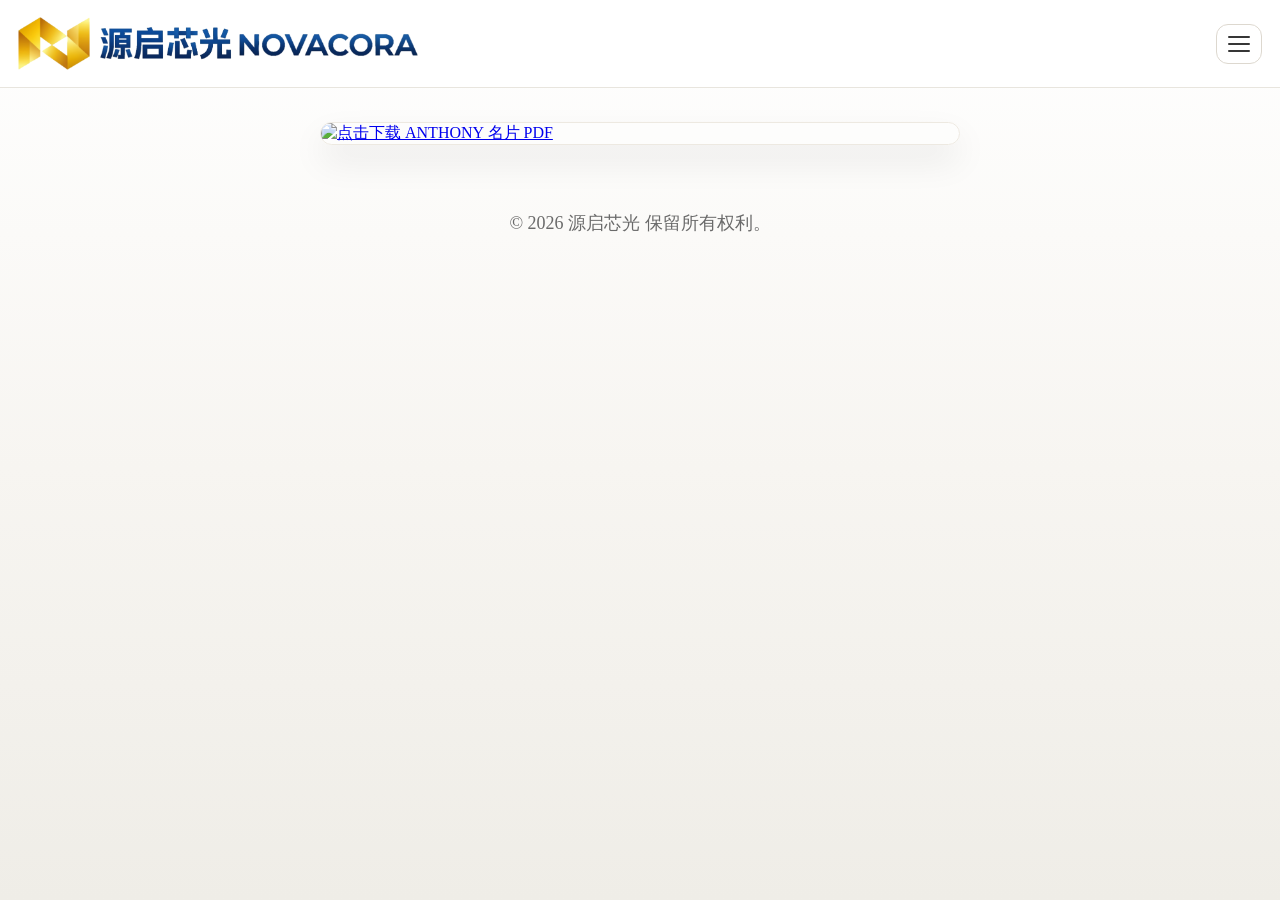
==== anthony.html @ d1683126 "Add files via upload" ====
<!doctype html>
<html lang="zh-Hans">
<head>
  <meta charset="utf-8">
  <meta name="viewport" content="width=device-width, initial-scale=1">
  <title>源启芯光 | ANTHONY</title>
  <link rel="stylesheet" href="assets/css/styles.css">
</head>
<body>
  <header class="site-header">
    <a class="logo-link" href="index.html" aria-label="返回首页">
      <img src="assets/images/NOVACORA_LOGO_Title.png" alt="源启芯光标识">
    </a>
    <div class="menu-wrap">
      <button class="menu-btn" type="button" aria-label="打开菜单" aria-expanded="false">
        <span></span><span></span><span></span>
      </button>
      <nav class="menu-panel" aria-label="页面菜单">
        <a href="introduction.html">公司简介</a>
        <a href="solution1.html">GPU稳压FOPLP+TSC方案</a>
        <a href="solution2.html">无人机驱动FOPLP+TSC方案</a>
        <a href="solution3.html">同步整流FOPLP+TSC方案</a>
        <a href="solution4.html">直流转换FOPLP+TSC方案</a>
      </nav>
    </div>
  </header>

  <main class="page">
    <section class="sub-wrap">
      <article class="sub-image-block">
        <a href="assets/download/Novacora源启芯光_何伟业_ANTHONY.pdf" download="Novacora源启芯光_何伟业_ANTHONY.pdf" aria-label="下载 ANTHONY PDF">
          <img src="assets/images/源启芯光_NOVACORA_WEB_DOWNALOAD_ANTHONY.png" alt="点击下载 ANTHONY 名片 PDF">
        </a>
      </article>
    </section>
  </main>

  <footer class="page-footer">© 2026 源启芯光 保留所有权利。</footer>
  <script src="assets/js/site.js"></script>
</body>
</html>
---- assets/css/styles.css ----
:root {
  --bg-a: #ffffff;
  --bg-b: #f7f5f1;
  --bg-c: #efede7;
  --text-main: #2a2a2a;
  --text-soft: #5b5b5b;
  --line: #e8e5de;
  --card: rgba(255, 255, 255, 0.3);
  --header-h: 88px;
  --radius: 18px;
  --shadow: 0 16px 34px rgba(30, 30, 30, 0.08);
}

* {
  box-sizing: border-box;
}

html,
body {
  margin: 0;
  padding: 0;
}

body {
  font-family: "Noto Serif SC", "Source Han Serif SC", "STSong", "SimSun", serif;
  color: var(--text-main);
  background: linear-gradient(180deg, var(--bg-a) 0%, var(--bg-b) 52%, var(--bg-c) 100%);
  min-height: 100vh;
}

.site-header {
  position: fixed;
  top: 0;
  left: 0;
  right: 0;
  z-index: 1000;
  height: var(--header-h);
  padding: 10px 14px;
  display: flex;
  align-items: center;
  justify-content: space-between;
  background: rgba(255, 255, 255, 0.92);
  backdrop-filter: blur(7px);
  border-bottom: 1px solid var(--line);
}

.logo-link {
  display: inline-flex;
  width: 50%;
  max-width: 400px;
  min-width: 180px;
  margin-left: 4px;
}

.logo-link img {
  width: 100%;
  height: auto;
  display: block;
}

.menu-wrap {
  position: relative;
  margin-right: 4px;
}

.menu-btn {
  width: 46px;
  height: 40px;
  border: 1px solid #ddd8cf;
  background: #fff;
  border-radius: 12px;
  cursor: pointer;
  display: flex;
  flex-direction: column;
  justify-content: center;
  align-items: center;
  gap: 5px;
}

.menu-btn span {
  width: 22px;
  height: 2px;
  background: #363636;
  border-radius: 2px;
}

.menu-panel {
  position: absolute;
  top: 52px;
  right: 0;
  width: 280px;
  max-width: calc(100vw - 24px);
  background: rgba(255, 255, 255, 0.98);
  border: 1px solid var(--line);
  box-shadow: var(--shadow);
  border-radius: 14px;
  overflow: hidden;
  display: none;
}

.menu-panel.open {
  display: block;
}

.menu-panel a {
  display: block;
  padding: 12px 14px;
  color: var(--text-main);
  text-decoration: none;
  border-bottom: 1px solid #f0ece4;
  font-size: 15px;
  line-height: 1.45;
}

.menu-panel a:last-child {
  border-bottom: 0;
}

.menu-panel a:hover,
.menu-panel a:focus-visible {
  background: #faf9f6;
}

.page {
  padding-top: calc(var(--header-h) + 16px);
  padding-bottom: 28px;
}

.home-list {
  display: flex;
  flex-direction: column;
  align-items: center;
  gap: 18px;
  padding: 10px 0 18px;
}

.home-block,
.sub-image-block {
  width: 100vw;
  border-radius: var(--radius);
  overflow: hidden;
  box-shadow: var(--shadow);
  border: 1px solid #ede9e1;
  background: rgba(255, 255, 255, 0.3);
  opacity: 0.2;
  transform: translateY(80px);
  transition: transform 0.85s ease, opacity 0.85s ease;
}

.home-block img,
.sub-image-block img {
  width: 100%;
  height: auto;
  display: block;
}

.revealed {
  opacity: 1;
  transform: translateY(0);
}

.sub-wrap {
  display: flex;
  flex-direction: column;
  align-items: center;
  gap: 20px;
  padding: 10px 10px 20px;
}

.menu-text {
  width: 100vw;
  background: var(--card);
  border: 1px solid #eee9e0;
  border-radius: var(--radius);
  box-shadow: var(--shadow);
  padding: 18px 16px;
}

.menu-title {
  margin: 0 0 14px;
  font-size: 20px;
  letter-spacing: 1px;
  font-weight: 600;
  border-bottom: 2px solid #e6e2d9;
  padding-bottom: 10px;
}

.menu-item {
  margin-bottom: 14px;
}

.menu-item:last-child {
  margin-bottom: 0;
}

.menu-item h2,
.menu-item h3 {
  margin: 0 0 8px;
  font-size: 17px;
  font-weight: 600;
}

.menu-item p {
  margin: 0 0 6px;
  line-height: 1.8;
  color: var(--text-soft);
  font-size: 15px;
}

.menu-item a {
  color: #2f5f90;
  text-decoration: underline;
  text-underline-offset: 2px;
}

.menu-item a:hover,
.menu-item a:focus-visible {
  color: #163e66;
}

.page-footer {
  text-align: center;
  color: #6a6a6a;
  font-size: 14px;
  padding: 18px 12px 26px;
}

@media (min-width: 768px) {
  .page {
    padding-top: calc(var(--header-h) + 24px);
  }

  .home-block {
    width: 75vw;
    max-width: 1080px;
  }

  .sub-image-block,
  .menu-text {
    width: 50vw;
    max-width: 860px;
  }

  .menu-text {
    padding: 26px 28px;
  }
}

@media (min-width: 1024px) and (orientation: landscape) {
  .menu-panel a {
    font-size: 19px;
  }

  .menu-title {
    font-size: 24px;
  }

  .menu-item h2,
  .menu-item h3 {
    font-size: 21px;
  }

  .menu-item p {
    font-size: 19px;
  }

  .page-footer {
    font-size: 18px;
  }
}

@media (prefers-reduced-motion: reduce) {
  .home-block,
  .sub-image-block {
    transition: none;
  }
}
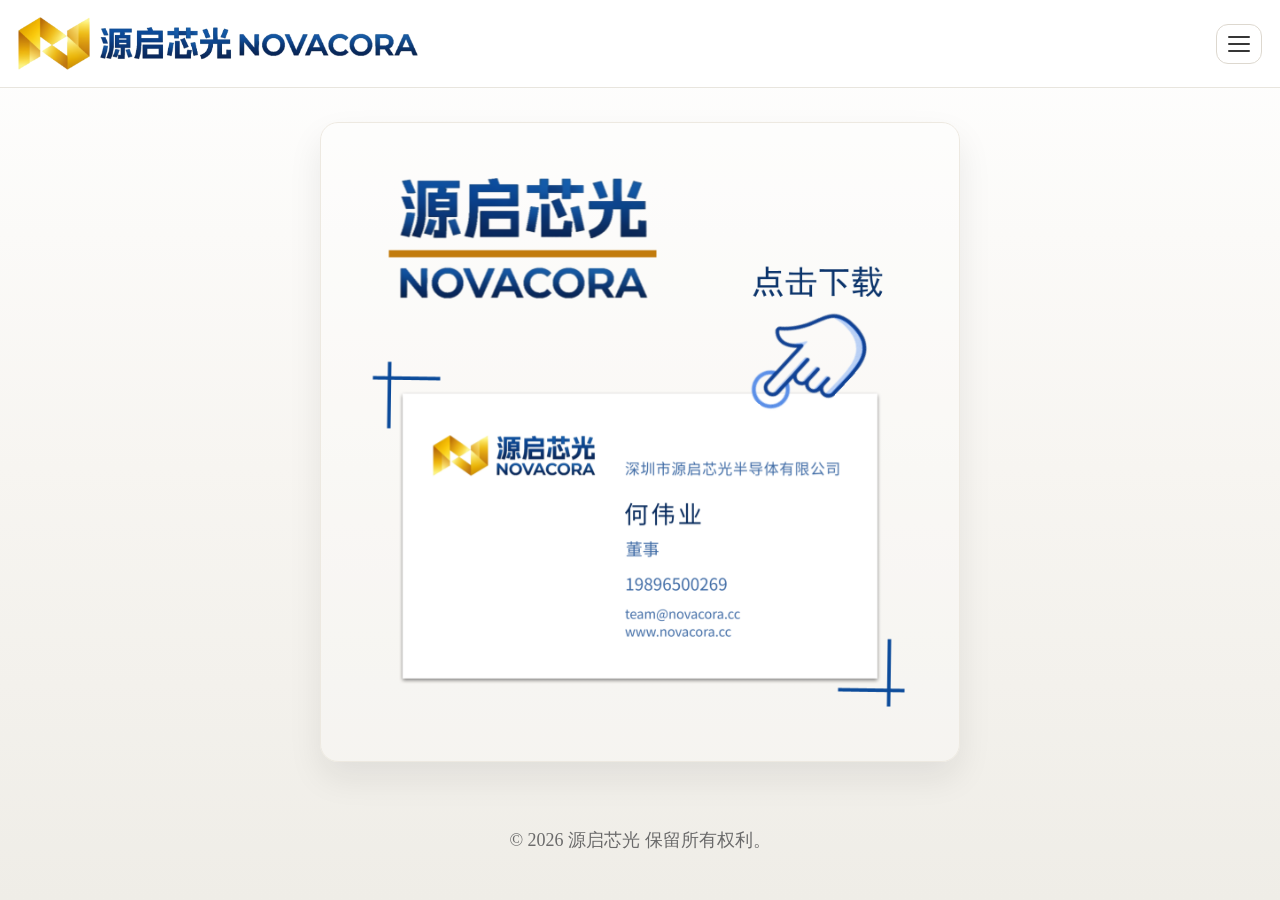
==== commit 11d4cecf: "Update anthony.html" ====
--- a/anthony.html
+++ b/anthony.html
@@ -29,7 +29,7 @@
     <section class="sub-wrap">
       <article class="sub-image-block">
         <a href="assets/download/Novacora源启芯光_何伟业_ANTHONY.pdf" download="Novacora源启芯光_何伟业_ANTHONY.pdf" aria-label="下载 ANTHONY PDF">
-          <img src="assets/images/源启芯光_NOVACORA_WEB_DOWNALOAD_ANTHONY.png" alt="点击下载 ANTHONY 名片 PDF">
+          <img src="assets/images/NOVACORA_WEB_DOWNALOAD_ANTHONY.png" alt="点击下载 ANTHONY 名片 PDF">
         </a>
       </article>
     </section>
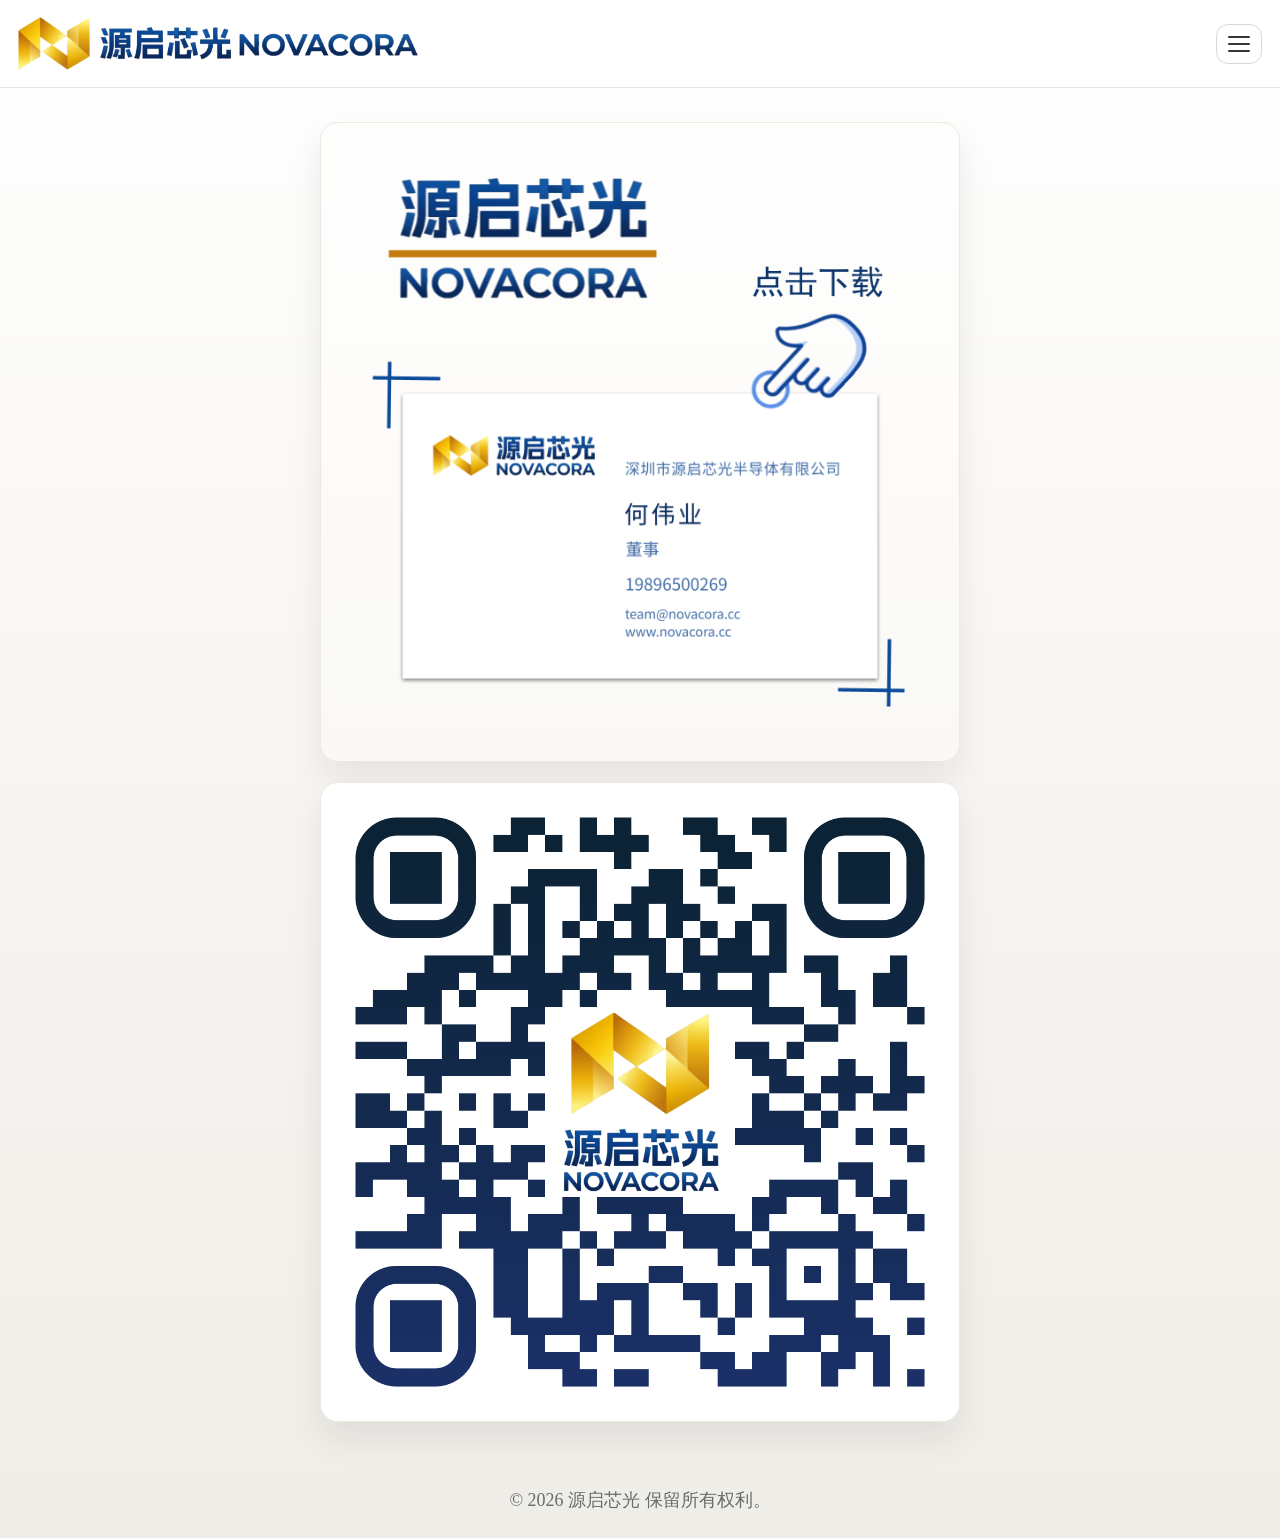
==== commit 6039c118: "Add files via upload" ====
--- a/anthony.html
+++ b/anthony.html
@@ -32,6 +32,9 @@
           <img src="assets/images/NOVACORA_WEB_DOWNALOAD_ANTHONY.png" alt="点击下载 ANTHONY 名片 PDF">
         </a>
       </article>
+      <article class="sub-image-block">
+        <img src="assets/images/qr-code_NOVACORA_ANTHONY.png" alt="ANTHONY 二维码">
+      </article>
     </section>
   </main>
 
